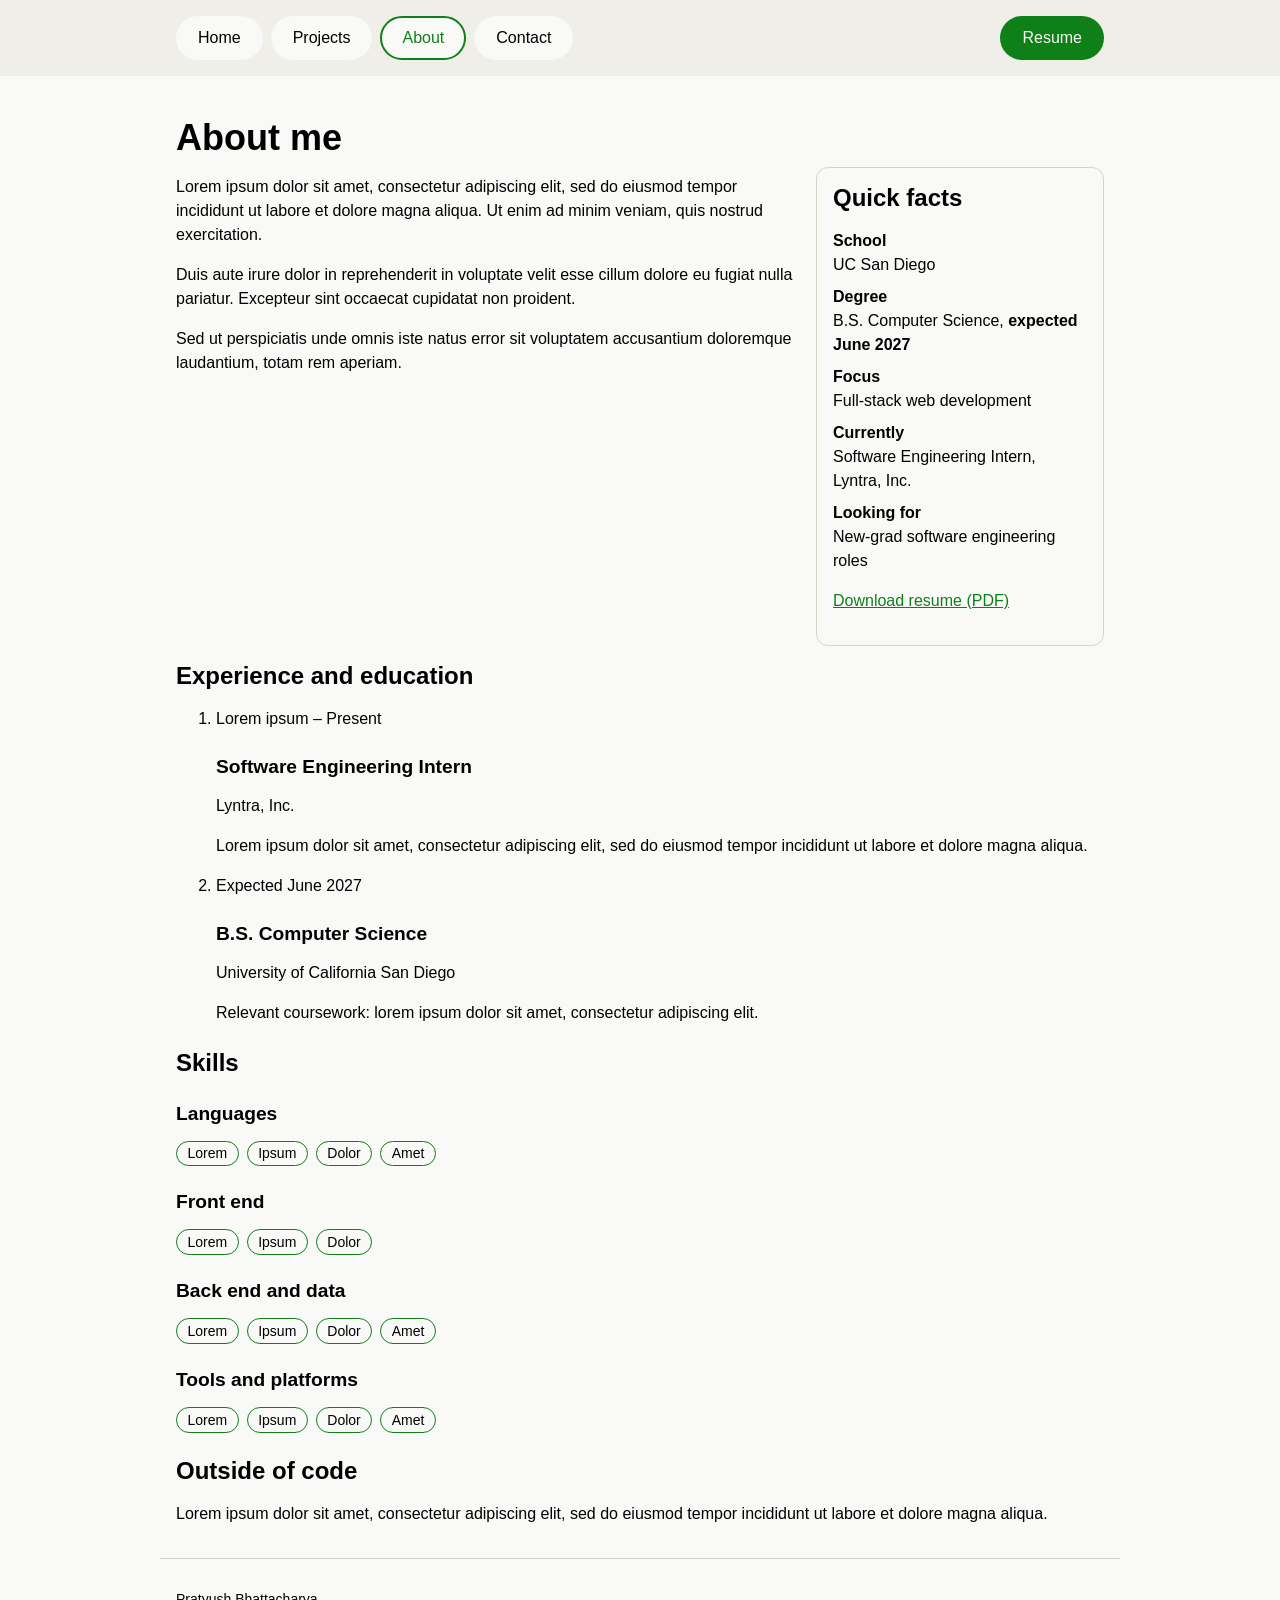
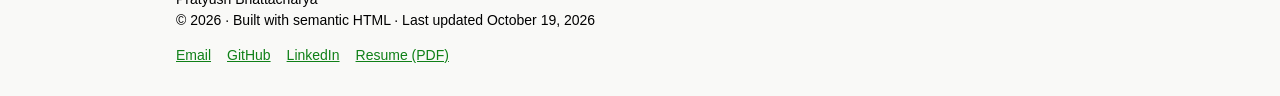
==== about.html @ 38dfa6dd "Innit commit." ====
<!DOCTYPE html>
<html lang="en">

<head>
    <meta charset="UTF-8">
    <meta name="viewport" content="width=device-width, initial-scale=1.0">
    <meta name="description" content="Lorem ipsum dolor sit amet, consectetur adipiscing elit.">
    <title>About · Pratyush Bhattacharya</title>
    <link rel="icon" href="assets/icons/favicon.svg" type="image/svg+xml">
    <link rel="stylesheet" href="css/styles.css">
</head>

<body>
    <header>
        <nav>
            <menu aria-label="Main Navigation">
                <li><a href="index.html">Home</a></li>
                <li><a href="projects.html">Projects</a></li>
                <li><a href="about.html" aria-current="page">About</a></li>
                <li><a href="contact.html">Contact</a></li>
                <li><a href="assets/docs/pratyush-bhattacharya-resume.pdf" download>Resume</a></li>
            </menu>
        </nav>
    </header>

    <main>
        <h1>About me</h1>

        <aside>
            <h2>Quick facts</h2>
            <dl>
                <dt>School</dt>
                <dd>UC San Diego</dd>
                <dt>Degree</dt>
                <dd>B.S. Computer Science, <strong>expected June 2027</strong></dd>
                <dt>Focus</dt>
                <dd>Full-stack web development</dd>
                <dt>Currently</dt>
                <dd>Software Engineering Intern, Lyntra, Inc.</dd>
                <dt>Looking for</dt>
                <dd>New-grad software engineering roles</dd>
            </dl>
            <p><a href="assets/docs/pratyush-bhattacharya-resume.pdf" download>Download resume (PDF)</a></p>
        </aside>

        <p>Lorem ipsum dolor sit amet, consectetur adipiscing elit, sed do eiusmod tempor incididunt ut labore et dolore
            magna aliqua. Ut enim ad minim veniam, quis nostrud exercitation.</p>
        <p>Duis aute irure dolor in reprehenderit in voluptate velit esse cillum dolore eu fugiat nulla pariatur.
            Excepteur sint occaecat cupidatat non proident.</p>
        <p>Sed ut perspiciatis unde omnis iste natus error sit voluptatem accusantium doloremque laudantium, totam rem
            aperiam.</p>

        <section>
            <h2>Experience and education</h2>
            <ol>
                <li>
                    <p>Lorem ipsum – Present</p>
                    <h3>Software Engineering Intern</h3>
                    <p>Lyntra, Inc.</p>
                    <p>Lorem ipsum dolor sit amet, consectetur adipiscing elit, sed do eiusmod tempor incididunt ut
                        labore et dolore magna aliqua.</p>
                </li>
                <li>
                    <p>Expected <time datetime="2027-06">June 2027</time></p>
                    <h3>B.S. Computer Science</h3>
                    <p>University of California San Diego</p>
                    <p>Relevant coursework: lorem ipsum dolor sit amet, consectetur adipiscing elit.</p>
                </li>
            </ol>
        </section>

        <section>
            <h2>Skills</h2>
            <h3>Languages</h3>
            <ul>
                <li><tech-tag>Lorem</tech-tag></li>
                <li><tech-tag>Ipsum</tech-tag></li>
                <li><tech-tag>Dolor</tech-tag></li>
                <li><tech-tag>Amet</tech-tag></li>
            </ul>
            <h3>Front end</h3>
            <ul>
                <li><tech-tag>Lorem</tech-tag></li>
                <li><tech-tag>Ipsum</tech-tag></li>
                <li><tech-tag>Dolor</tech-tag></li>
            </ul>
            <h3>Back end and data</h3>
            <ul>
                <li><tech-tag>Lorem</tech-tag></li>
                <li><tech-tag>Ipsum</tech-tag></li>
                <li><tech-tag>Dolor</tech-tag></li>
                <li><tech-tag>Amet</tech-tag></li>
            </ul>
            <h3>Tools and platforms</h3>
            <ul>
                <li><tech-tag>Lorem</tech-tag></li>
                <li><tech-tag>Ipsum</tech-tag></li>
                <li><tech-tag>Dolor</tech-tag></li>
                <li><tech-tag>Amet</tech-tag></li>
            </ul>
        </section>

        <section>
            <h2>Outside of code</h2>
            <p>Lorem ipsum dolor sit amet, consectetur adipiscing elit, sed do eiusmod tempor incididunt ut labore et
                dolore magna aliqua.</p>
        </section>
    </main>

    <footer>
        <p>Pratyush Bhattacharya<br>© 2026 · Built with semantic HTML · Last updated <time datetime="2026-10-19">October
                19, 2026</time></p>
        <ul>
            <li><a href="mailto:name@example.com">Email</a></li>
            <li><a href="https://github.com/">GitHub</a></li>
            <li><a href="https://www.linkedin.com/">LinkedIn</a></li>
            <li><a href="assets/docs/pratyush-bhattacharya-resume.pdf">Resume (PDF)</a></li>
        </ul>
    </footer>
</body>

</html>
---- css/styles.css ----
:root {
    color-scheme: light dark;

    --main-font: Tahoma, sans-serif;

    --bg-color: light-dark(#f9f9f7, #15202b);
    --bg-accent-color: light-dark(#efeee8, #22303c);
    --button-hover-color: light-dark(#e5e3d9, #192734);
    --border-color: light-dark(#d6d4c8, #38444d);
    --text-color: light-dark(#000000, #ffffff);
    --accent-color: light-dark(#0F8017, #7FF087);
    --max-page-width: 60rem;
    --max-page-margin: auto;
    --spacing: 1rem;
    --pill-radius: 999px;
}

html[data-theme="light"] {
    color-scheme: light;
}

html[data-theme="dark"] {
    color-scheme: dark;
}

*,
*::before,
*::after {
    box-sizing: border-box;
}

body {
    background-color: var(--bg-color);
    font-family: var(--main-font);
    color: var(--text-color);
    accent-color: var(--accent-color);
    line-height: 1.5;
    margin: 0;
}

header>nav,
main,
footer {
    max-width: var(--max-page-width);
    margin: var(--max-page-margin);
    padding: var(--spacing);
}

/* Headers */

h1,
h2,
h3 {
    line-height: 1.2;
    margin: 1.5rem 0 0.5rem;
}

h1 {
    font-size: 2.25rem;
}

h2 {
    font-size: 1.5rem;
}

h3 {
    font-size: 1.2rem;
}

a {
    color: var(--accent-color);
}

a:hover {
    color: var(--text-color);
}

a:focus,
button:focus,
input:focus,
textarea:focus {
    outline: 3px solid var(--accent-color);
    outline-offset: 2px;
}

img,
iframe,
video {
    max-width: 100%;
}

img,
video {
    height: auto;
}

header {
    background-color: var(--bg-accent-color);
}

nav>menu {
    display: flex;
    flex-wrap: wrap;
    gap: 0.5rem;
    list-style-type: none;
    margin: 0;
    padding: 0;
}

menu>li:last-child {
    margin-left: auto;
}

menu a {
    display: inline-block;
    padding: 0.5em 1.25em;
    border: 2px solid transparent;
    border-radius: var(--pill-radius);
    background-color: var(--bg-color);
    color: var(--text-color);
    text-decoration: none;
}

menu a:hover {
    background-color: var(--button-hover-color);
}

menu a[aria-current="page"] {
    border-color: var(--accent-color);
    color: var(--accent-color);
}

menu a[download],
button {
    background-color: var(--accent-color);
    color: var(--bg-color);
}

menu a[download]:hover,
button:hover {
    background-color: var(--text-color);
}

footer {
    border-top: 1px solid var(--border-color);
    font-size: 0.875rem;
}

footer ul {
    display: flex;
    flex-wrap: wrap;
    gap: var(--spacing);
    list-style-type: none;
    padding: 0;
}

action-bar {
    display: flex;
    flex-wrap: wrap;
    gap: var(--spacing);
    margin: var(--spacing) 0;
}

project-meta {
    display: block;
    margin-top: var(--spacing);
    color: var(--accent-color);
    font-size: 0.875rem;
}

project-meta+h2,
project-meta+h3 {
    margin-top: 0.25rem;
}

ul:has(tech-tag) {
    display: flex;
    flex-wrap: wrap;
    gap: 0.5rem;
    list-style-type: none;
    padding: 0;
}

tech-tag {
    display: inline-block;
    padding: 0.1em 0.75em;
    border: 1px solid var(--accent-color);
    border-radius: var(--pill-radius);
    font-size: 0.875rem;
}

article,
aside {
    border: 1px solid var(--border-color);
    border-radius: 0.75rem;
    padding: var(--spacing);
    margin: var(--spacing) 0;
}

.filters a {
    display: inline-block;
    margin: 0.25rem 0;
    padding: 0.25em 0.9em;
    border: 1px solid var(--accent-color);
    border-radius: var(--pill-radius);
    text-decoration: none;
}

.filters a:hover {
    background-color: var(--button-hover-color);
}

svg rect,
svg line {
    stroke: currentColor;
}

svg text {
    fill: currentColor;
}

dt {
    font-weight: bold;
}

dd {
    margin: 0 0 0.5rem;
}

aside>h2 {
    margin-top: 0;
}

aside~section {
    clear: both;
}

aside {
    float: right;
    width: 18rem;
    margin: 0 0 var(--spacing) var(--spacing);
}

form>div {
    margin-bottom: var(--spacing);
}

form>div>label {
    display: block;
    font-weight: bold;
}

input:not([type="radio"]),
textarea {
    width: 100%;
    max-width: 30rem;
    padding: 0.4em;
    font: inherit;
}

fieldset {
    display: grid;
    grid-template-columns: auto 1fr;
    gap: 0.5rem;
    align-items: center;
    max-width: 30rem;
    margin: 0 0 var(--spacing);
}

button {
    padding: 0.5em 1.25em;
    border: none;
    border-radius: var(--pill-radius);
    font: inherit;
    cursor: pointer;
}

canvas {
    background-color: white;
}

@media (max-width: 48rem) {
    aside {
        float: none;
        width: auto;
        margin: var(--spacing) 0;
    }
}

@view-transition {
    navigation: auto;
}
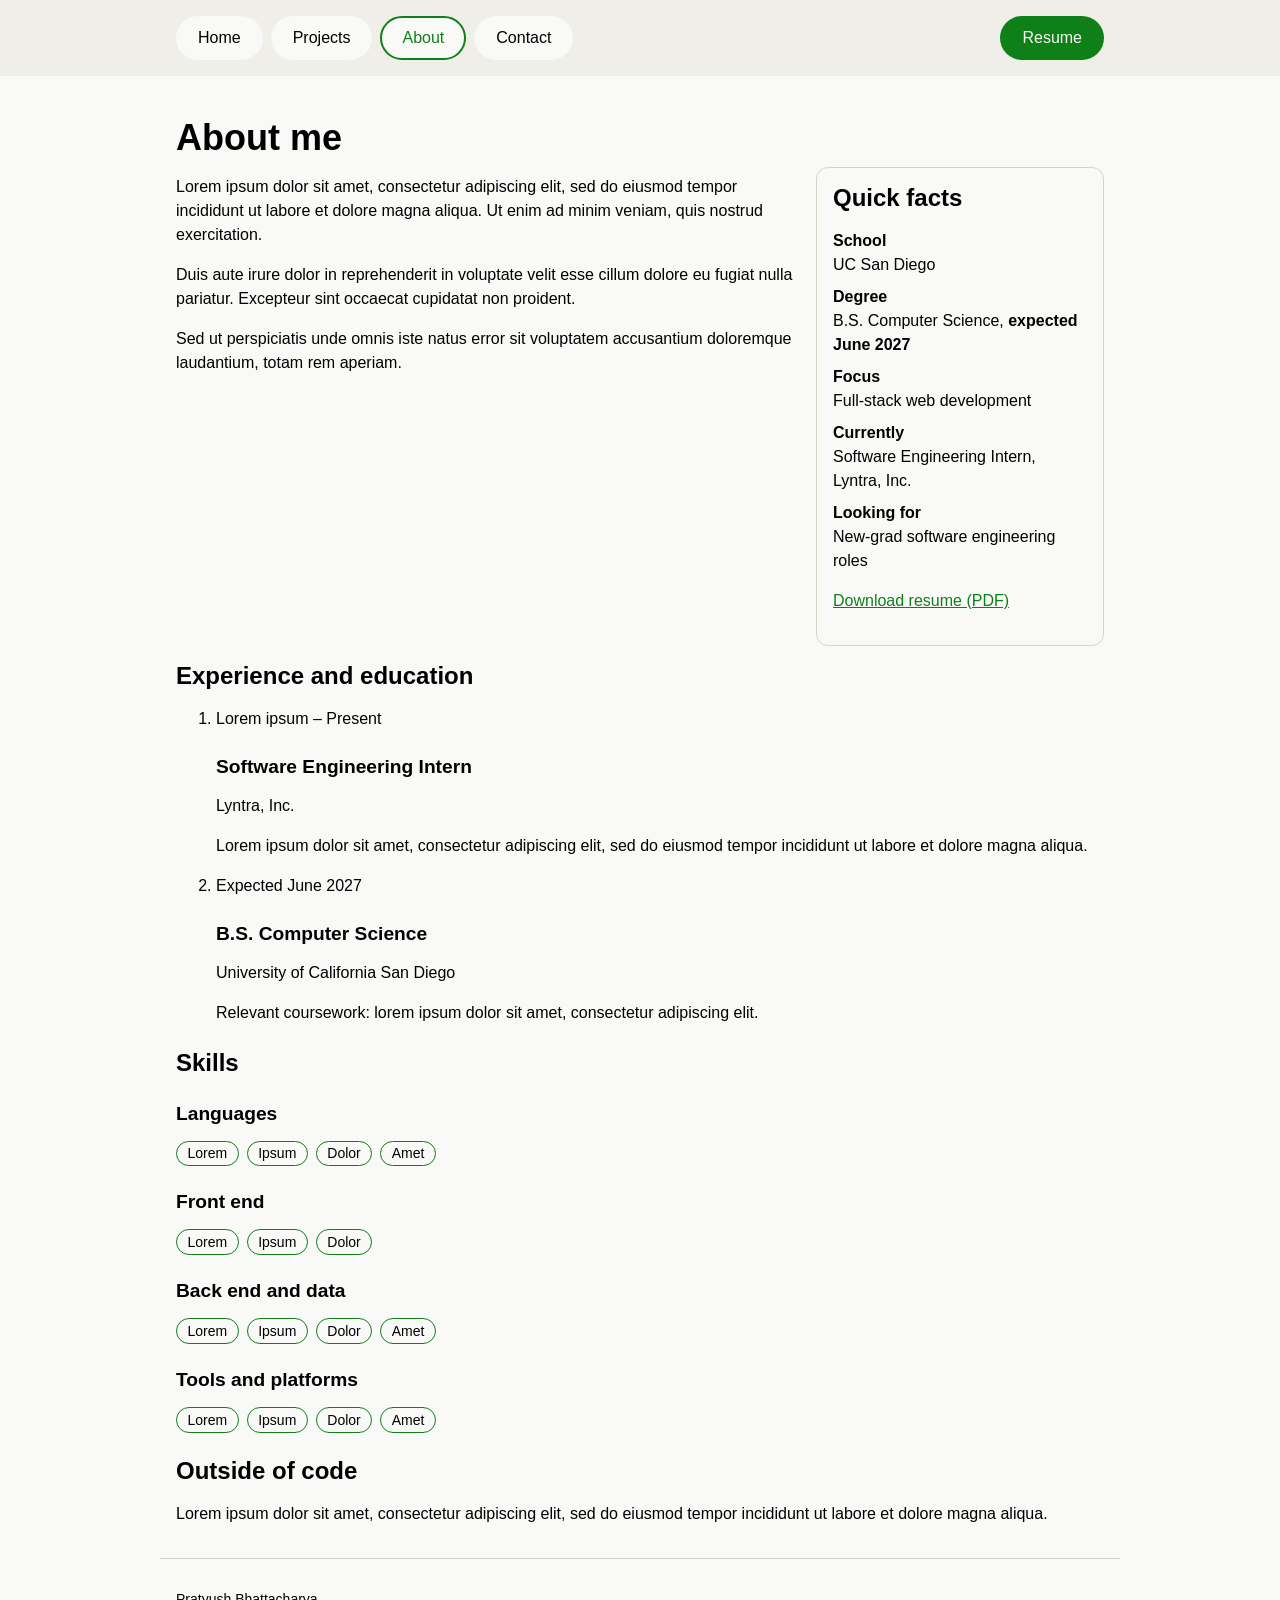
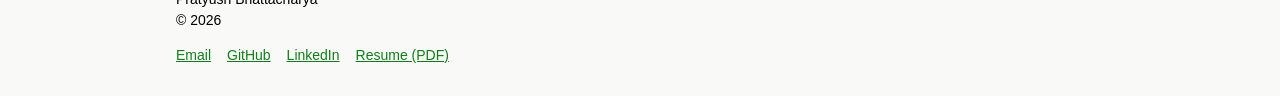
==== commit 9d44d0dd: "Part 1" ====
--- a/about.html
+++ b/about.html
@@ -108,8 +108,7 @@
     </main>
 
     <footer>
-        <p>Pratyush Bhattacharya<br>© 2026 · Built with semantic HTML · Last updated <time datetime="2026-10-19">October
-                19, 2026</time></p>
+        <p>Pratyush Bhattacharya<br>© 2026</p>
         <ul>
             <li><a href="mailto:name@example.com">Email</a></li>
             <li><a href="https://github.com/">GitHub</a></li>
--- a/css/styles.css
+++ b/css/styles.css
@@ -258,6 +258,33 @@
     font: inherit;
 }
 
+label:has(+ .form-field:required)::after {
+    content: " *";
+    color: red;
+    vertical-align: super;
+}
+
+.form-field:user-invalid {
+    border: 0.1rem solid red;
+}
+
+input-hint {
+    display: none;
+    color: red;
+    font-size: small;
+    margin-top: 0.25rem;
+    grid-column: 2;
+}
+
+.form-field:user-invalid+input-hint {
+    display: block;
+}
+
+.form-field:required:user-valid {
+    border-color: #188038;
+    border-width: 0.2rem;
+}
+
 fieldset {
     display: grid;
     grid-template-columns: auto 1fr;
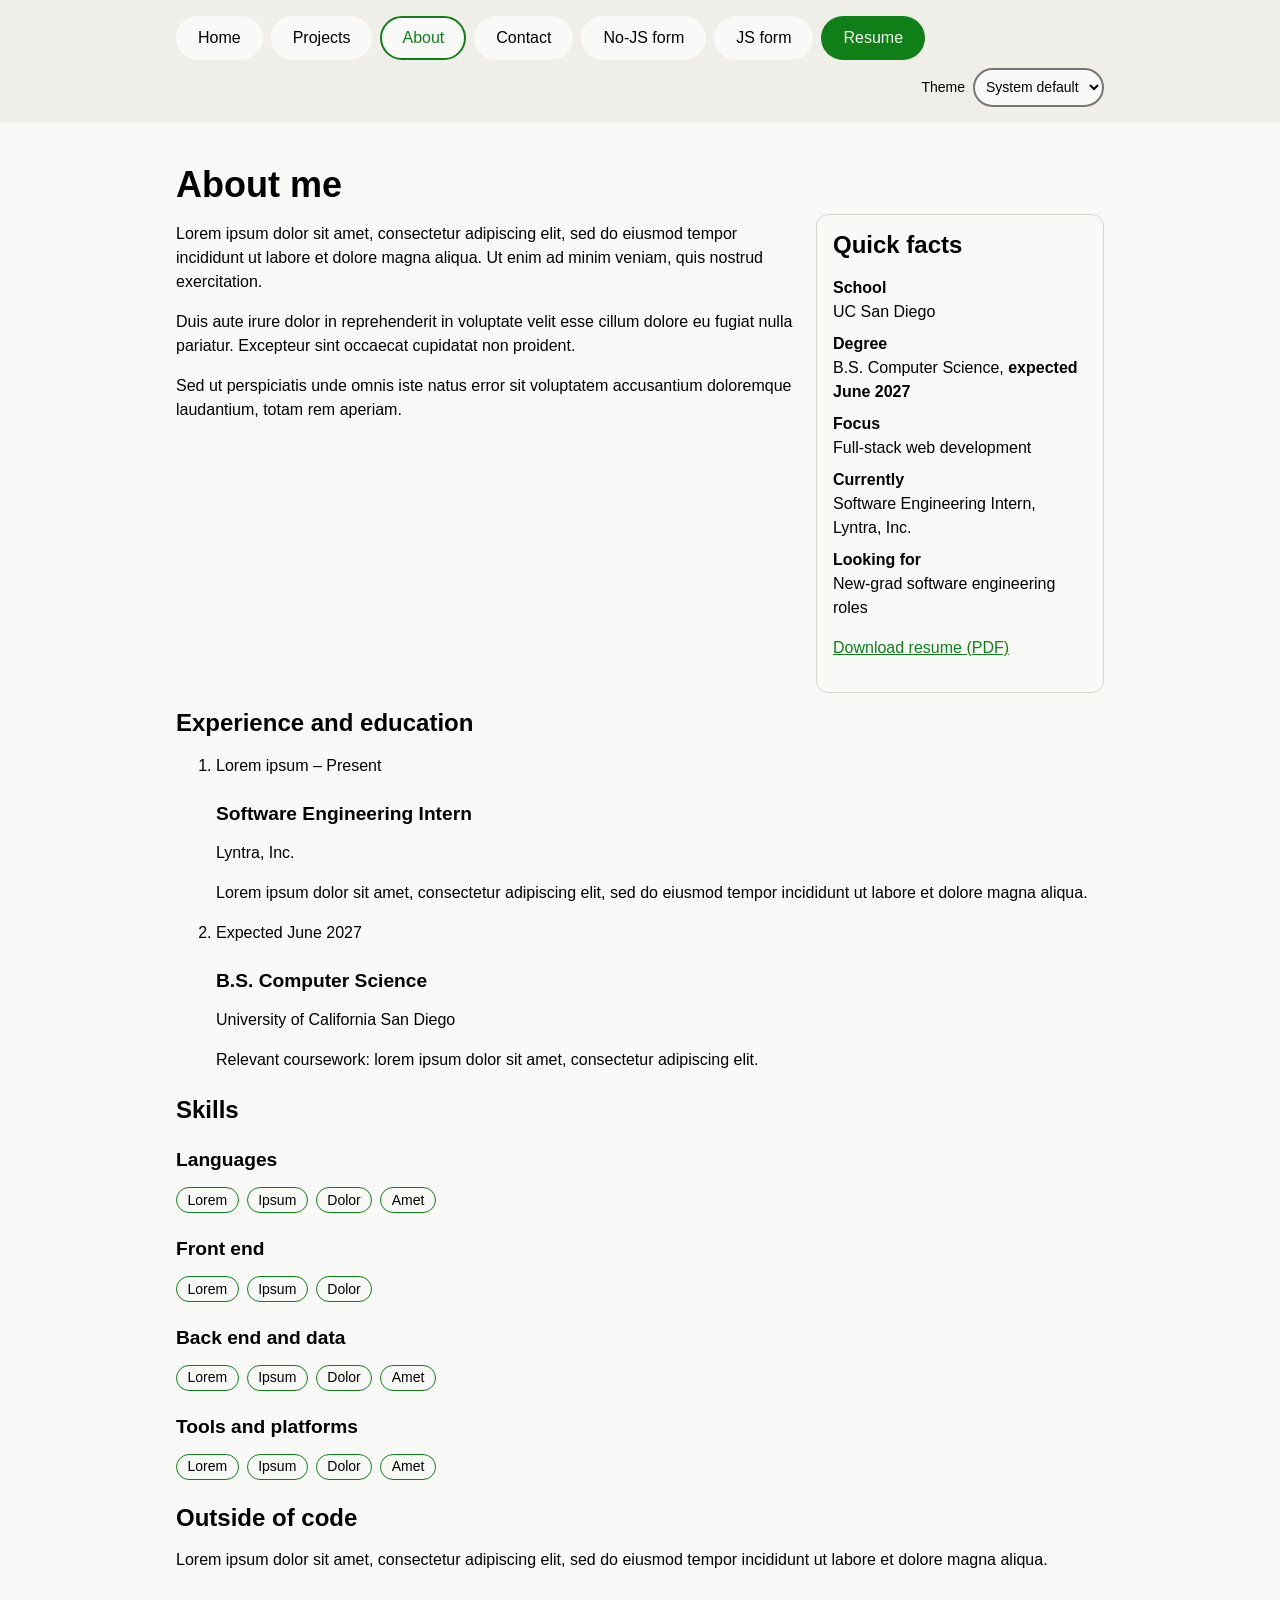
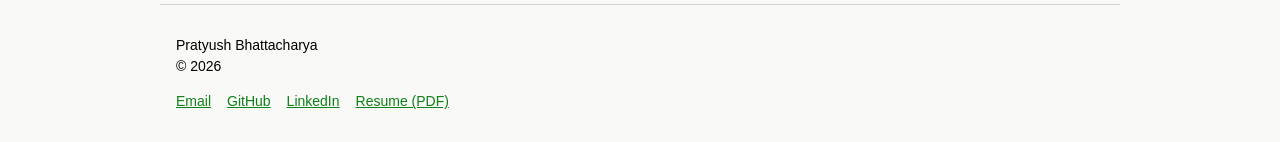
==== commit 44ca5e47: "Part 3 and 4" ====
--- a/about.html
+++ b/about.html
@@ -8,6 +8,7 @@
     <title>About · Pratyush Bhattacharya</title>
     <link rel="icon" href="assets/icons/favicon.svg" type="image/svg+xml">
     <link rel="stylesheet" href="css/styles.css">
+    <script src="js/theme.js"></script>
 </head>
 
 <body>
@@ -18,7 +19,17 @@
                 <li><a href="projects.html">Projects</a></li>
                 <li><a href="about.html" aria-current="page">About</a></li>
                 <li><a href="contact.html">Contact</a></li>
+                <li><a href="form-no-js.html">No-JS form</a></li>
+                <li><a href="form-with-js.html">JS form</a></li>
                 <li><a href="assets/docs/pratyush-bhattacharya-resume.pdf" download>Resume</a></li>
+                <li hidden>
+                    <label for="theme-picker">Theme</label>
+                    <select id="theme-picker">
+                        <option value="system">System default</option>
+                        <option value="light">Light</option>
+                        <option value="dark">Dark</option>
+                    </select>
+                </li>
             </menu>
         </nav>
     </header>
--- a/css/styles.css
+++ b/css/styles.css
@@ -7,8 +7,10 @@
     --bg-accent-color: light-dark(#efeee8, #22303c);
     --button-hover-color: light-dark(#e5e3d9, #192734);
     --border-color: light-dark(#d6d4c8, #38444d);
+    --field-border-color: light-dark(#767676, #8b98a5);
     --text-color: light-dark(#000000, #ffffff);
     --accent-color: light-dark(#0F8017, #7FF087);
+    --warning-color: light-dark(#8a4b00, #ffcc66);
     --max-page-width: 60rem;
     --max-page-margin: auto;
     --spacing: 1rem;
@@ -241,13 +243,20 @@
     margin: 0 0 var(--spacing) var(--spacing);
 }
 
-form>div {
+input-group {
+    display: flex;
+    flex-direction: column;
+    gap: 0.25rem;
     margin-bottom: var(--spacing);
 }
 
-form>div>label {
+input-group>label {
+    font-weight: bold;
+}
+
+input-hint {
     display: block;
-    font-weight: bold;
+    font-size: 0.875rem;
 }
 
 input:not([type="radio"]),
@@ -255,43 +264,45 @@
     width: 100%;
     max-width: 30rem;
     padding: 0.4em;
+    border: 2px solid var(--field-border-color);
     font: inherit;
 }
 
-label:has(+ .form-field:required)::after {
+input-group:has(> .form-field:required)>label::after {
     content: " *";
     color: red;
     vertical-align: super;
 }
 
 .form-field:user-invalid {
-    border: 0.1rem solid red;
-}
-
-input-hint {
-    display: none;
+    border-color: red;
+}
+
+.form-field:required:user-valid {
+    border-color: green;
+}
+
+input-invalid-input {
+    display: block;
+    visibility: hidden;
     color: red;
     font-size: small;
-    margin-top: 0.25rem;
-    grid-column: 2;
-}
-
-.form-field:user-invalid+input-hint {
-    display: block;
-}
-
-.form-field:required:user-valid {
-    border-color: #188038;
-    border-width: 0.2rem;
+}
+
+.form-field:user-invalid+input-invalid-input {
+    visibility: visible;
 }
 
 fieldset {
+    max-width: 30rem;
+    margin: 0 0 var(--spacing);
+}
+
+fieldset:has(> input[type="radio"]) {
     display: grid;
     grid-template-columns: auto 1fr;
     gap: 0.5rem;
     align-items: center;
-    max-width: 30rem;
-    margin: 0 0 var(--spacing);
 }
 
 button {
@@ -302,6 +313,11 @@
     cursor: pointer;
 }
 
+form:invalid button {
+    opacity: 0.3;
+    pointer-events: none;
+}
+
 canvas {
     background-color: white;
 }
@@ -314,6 +330,97 @@
     }
 }
 
-@view-transition {
-    navigation: auto;
+/* ---------- Homework 4, Part 3: JavaScript form enhancements ---------- */
+
+/* The display rules below would otherwise override the hidden attribute */
+[hidden] {
+    display: none;
+}
+
+/* Part 2 dims Submit and blocks clicks on it while the form is invalid. Once form.js is
+   running, pressing Submit is how errors get explained and recorded, so it stays usable. */
+form.enhanced:invalid button {
+    opacity: 1;
+    pointer-events: auto;
+}
+
+info-area,
+error-area {
+    display: block;
+}
+
+info-area {
+    margin-bottom: var(--spacing);
+    font-size: 0.875rem;
+}
+
+/* Near or at the character limit, form.js changes the wording and adds this class */
+info-area.warning {
+    color: var(--warning-color);
+    font-weight: bold;
+}
+
+/* One output per field. It only becomes a box once it has text, so an empty one takes no space. */
+error-area output:not(:empty) {
+    display: block;
+    margin-top: 0.5rem;
+    padding: 0.4em 0.75em;
+    border-left: 0.25rem solid red;
+    background-color: var(--bg-accent-color);
+}
+
+/* Errors are labelled in words, not only by the red border */
+error-area output:not(:empty)::before {
+    content: "Error: ";
+    font-weight: bold;
+}
+
+/* ---------- Homework 4, Part 4: theme switch and view transition ---------- */
+
+/* Theme picker in the nav: its label beside a pill-shaped dropdown, in smaller text
+   because it is a setting rather than a page */
+menu li:has(> select) {
+    display: flex;
+    align-items: center;
+    gap: 0.5rem;
+    font-size: 0.875rem;
+}
+
+menu select {
+    padding: 0.6em 0.5em;
+    border: 2px solid var(--field-border-color);
+    border-radius: var(--pill-radius);
+    background-color: var(--bg-color);
+    color: var(--text-color);
+    font: inherit;
+    cursor: pointer;
+}
+
+menu select:hover {
+    background-color: var(--button-hover-color);
+}
+
+select:focus {
+    outline: 3px solid var(--accent-color);
+    outline-offset: 2px;
+}
+
+/* Fade between themes. js/theme.js adds the theme-fade class only while switching, so
+   hover effects stay instant. Reduced-motion visitors get an instant switch. */
+@media (prefers-reduced-motion: no-preference) {
+
+    .theme-fade,
+    .theme-fade *,
+    .theme-fade *::before,
+    .theme-fade *::after {
+        transition: background-color 0.4s, color 0.4s, border-color 0.4s;
+    }
+}
+
+/* Cross-fade between pages with the View Transition API. Visitors who ask their device
+   for reduced motion never opt in, so they get a normal, instant page change. */
+@media (prefers-reduced-motion: no-preference) {
+    @view-transition {
+        navigation: auto;
+    }
 }
